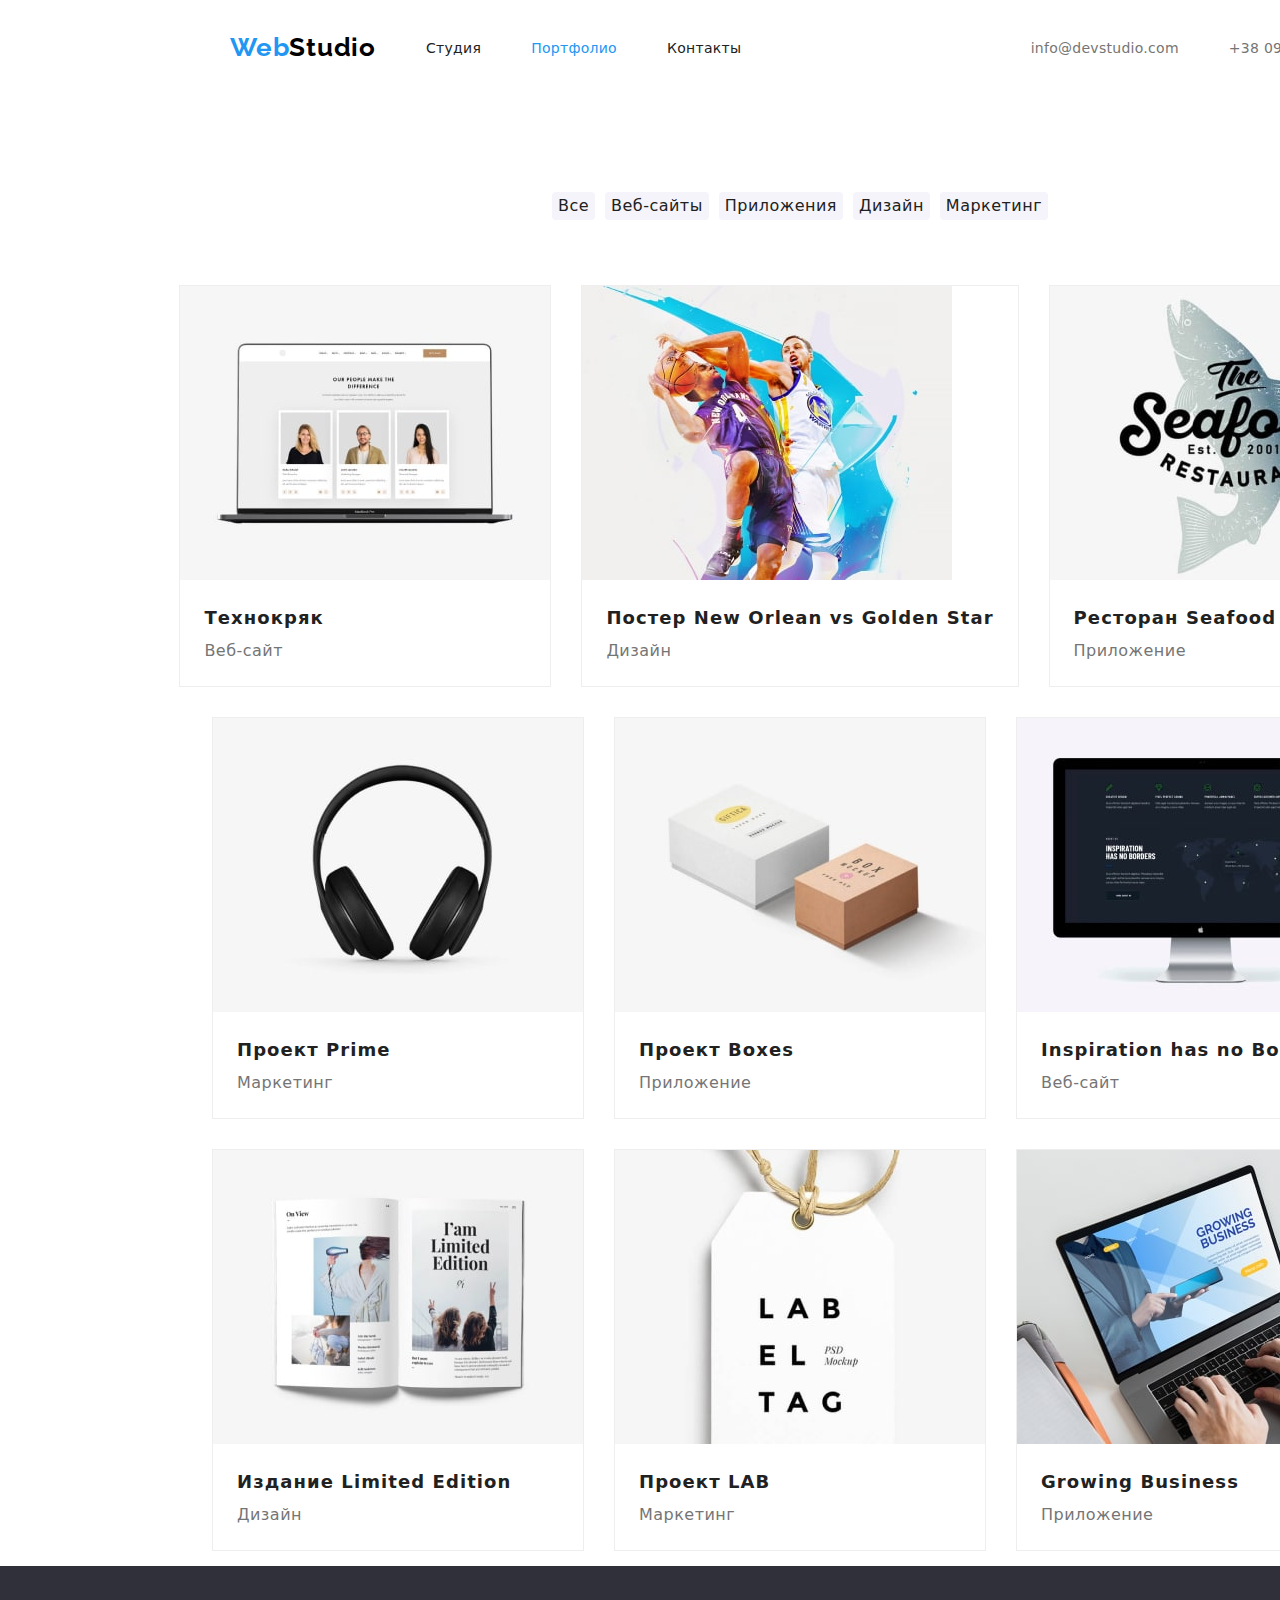
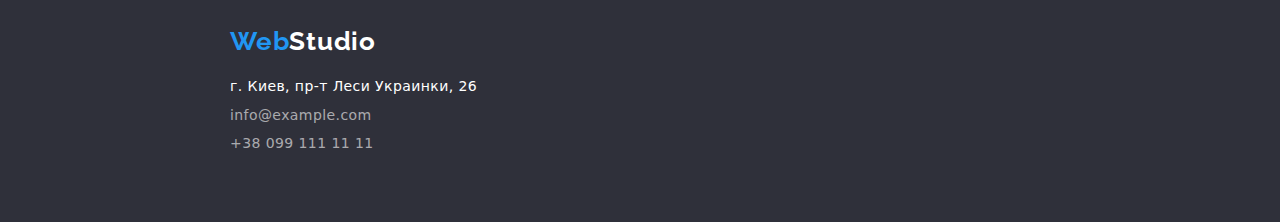
==== portfolio.html @ a4299066 "new version" ====
<!DOCTYPE html>
<html lang="ru">
  <head>
    <meta charset="UTF-8" />
    <meta http-equiv="X-UA-Compatible" content="IE=edge" />
    <meta name="viewport" content="width=device-width, initial-scale=1.0" />
    <link rel="preconnect" href="https://fonts.googleapis.com" />
    <link rel="preconnect" href="https://fonts.gstatic.com" crossorigin />
    <link
      href="https://fonts.googleapis.com/css2?family=Montserrat:wght@400;700&family=Raleway:wght@700&family=Roboto:wght@400;500;700;900&display=swap"
      rel="stylesheet"
    />
    <link
      rel="stylesheet"
      href="https://cdnjs.cloudflare.com/ajax/libs/modern-normalize/1.0.0/modern-normalize.min.css"
    />
    <link rel="stylesheet" href="css/styles.css" />
    <link rel="stylesheet" href="modern-normalize.css" />
    <title>Portfolio</title>
  </head>
  <body>
    <header class="header">
      <div class="container">
        <nav class="header_nav">
          <ul class="header_list list header_flex">
            <li class="header_item">
              <a class="link logo header_logo_margin_left" href="">
                Web<span class="black">Studio</span>
              </a>
            </li>
            <li class="header_item">
              <a href="index.html" class="header_link link">Студия</a>
            </li>
            <li class="header_item">
              <a href="portfolio.html" class="link current">Портфолио</a>
            </li>
            <li class="header_item">
              <a href="#contacts" class="header_link link">Контакты</a>
            </li>
          </ul>

          <ul class="header_list list header_flex header_margin_auto">
            <li class="header_cont_li">
              <a
                href="mailto:info@devstudio.com"
                class="header_cont header_link link"
                >info@devstudio.com</a
              >
            </li>
            <li class="header_cont_li header_tel_margin_right">
              <a href="tel+380961111111" class="header_cont header_link link"
                >+38 096 111 11 11</a
              >
            </li>
          </ul>
        </nav>
      </div>
    </header>

    <main>
      <section class="keys">
        <div class="container">
          <ul class="list buttons_margin keys_mrg_bot">
            <li class="buttons_mrg">
              <button type="button" class="buttons">Все</button>
            </li>
            <li class="buttons_mrg">
              <button type="button" class="buttons">Веб-сайты</button>
            </li>
            <li class="buttons_mrg">
              <button type="button" class="buttons">Приложения</button>
            </li>
            <li class="buttons_mrg">
              <button type="button" class="buttons">Дизайн</button>
            </li>
            <li class="buttons_mrg">
              <button type="button" class="buttons">Маркетинг</button>
            </li>
          </ul>

          <ul class="cards list">
            <li class="portfolio_projects">
              <img src="./images/img-min.jpg" alt="" width="370" height="294" />
              <div class="text_under_photo_in_portfolio">
                <h3 class="project_title">Технокряк</h3>
                <p class="project_text">Веб-сайт</p>
              </div>
            </li>
            <li class="portfolio_projects">
              <img
                src="./images/img1-min.jpg"
                alt=""
                width="370"
                height="294"
              />
              <div class="text_under_photo_in_portfolio">
                <h3 class="project_title">Постер New Orlean vs Golden Star</h3>
                <p class="project_text">Дизайн</p>
              </div>
            </li>
            <li class="portfolio_projects">
              <img
                src="./images/img2-min.jpg"
                alt=""
                width="370"
                height="294"
              />
              <div class="text_under_photo_in_portfolio">
                <h3 class="project_title">Ресторан Seafood</h3>
                <p class="project_text">Приложение</p>
              </div>
            </li>
            <li class="portfolio_projects">
              <img
                src="./images/img3-min.jpg"
                alt=""
                width="370"
                height="294"
              />
              <div class="text_under_photo_in_portfolio">
                <h3 class="project_title">Проект Prime</h3>
                <p class="project_text">Маркетинг</p>
              </div>
            </li>
            <li class="portfolio_projects">
              <img
                src="./images/img4-min.jpg"
                alt=""
                width="370"
                height="294"
              />
              <div class="text_under_photo_in_portfolio">
                <h3 class="project_title">Проект Boxes</h3>
                <p class="project_text">Приложение</p>
              </div>
            </li>
            <li class="portfolio_projects">
              <img
                src="./images/img5-min.jpg"
                alt=""
                width="370"
                height="294"
              />
              <div class="text_under_photo_in_portfolio">
                <h3 class="project_title">Inspiration has no Borders</h3>
                <p class="project_text">Веб-сайт</p>
              </div>
            </li>
            <li class="portfolio_projects">
              <img
                src="./images/img6-min.jpg"
                alt=""
                width="370"
                height="294"
              />
              <div class="text_under_photo_in_portfolio">
                <h3 class="project_title">Издание Limited Edition</h3>
                <p class="project_text">Дизайн</p>
              </div>
            </li>
            <li class="portfolio_projects">
              <img
                src="./images/img7-min.jpg"
                alt=""
                width="370"
                height="294"
              />
              <div class="text_under_photo_in_portfolio">
                <h3 class="project_title">Проект LAB</h3>
                <p class="project_text">Маркетинг</p>
              </div>
            </li>
            <li class="portfolio_projects">
              <img
                src="./images/img8-min.jpg"
                alt=""
                width="370"
                height="294"
              />
              <div class="text_under_photo_in_portfolio">
                <h3 class="project_title">Growing Business</h3>
                <p class="project_text">Приложение</p>
              </div>
            </li>
          </ul>
        </div>
      </section>
    </main>

    <footer id="contacts" class="contacts">
      <address class="contacts_adress">
        <div class="container">
          <ul class="contacts_list list footer_ul_padding_top">
            <li class="footer_logo">
              <a href="" class="link logo">
                <span> Web<span class="white">Studio</span> </span>
              </a>
            </li>
            <li class="contacts_item">
              <a class="white link contacts_link" href=""
                >г. Киев, пр-т Леси Украинки, 26</a
              >
            </li>
            <li class="contacts_item">
              <a class="link contacts_link grey" href="mailto:info@example.com"
                >info@example.com</a
              >
            </li>
            <li class="contacts_item">
              <a class="link contacts_link grey" href="tel+380991111111"
                >+38 099 111 11 11</a
              >
            </li>
          </ul>
        </div>
      </address>
    </footer>
  </body>
</html>
---- css/styles.css ----
:root {
  --main-title-color: #ffffff;
  --main-font: 'Roboto', sans-serif;
  --accent-color: #2196f3;
  --btn-text-color: #ffffff;
  --title-color: #212121;
  --photo-color: #757575;
  --typical-margin: margin-bottom 10px;
  --typical-width: 70;
}

* {
  list-style: none;
  box-sizing: border-box;
}

body {
  font-family: var(--main-font);
}

p,
h1,
h2,
h3,
h4,
h5,
h6 {
  margin: 0;
}

ul {
  margin: 0;
  padding-left: 0;
}

button {
  cursor: pointer;
}

img {
  display: block;
}

.container {
  width: 1600px;
  padding-left: 15px;
  padding-right: 15px;
  margin: 0 auto;
  /* outline: 1px solid red; */
}

/* .flex_box {
  flex: auto;
} */

.current {
  display: block;
  font-weight: 500;
  font-size: 14px;
  line-height: 1.36;
  letter-spacing: 0.02em;
  padding: 7px 0px;
  color: var(--accent-color);
}

.comand_photo {
  font-weight: 400;
  font-size: 16px;
  line-height: 19px;

  /* identical to box height */
  text-align: center;
  letter-spacing: 0.03em;

  color: var(--photo-color);
}

.link {
  text-decoration: none;
}

.white {
  color: #ffffff;
}

.black {
  color: black;
}

.blue_color {
  color: blue;
}

.grey {
  color: rgba(255, 255, 255, 0.6);
}

.list {
  list-style: none;
}

.pre_title {
  font-weight: 700;
  font-size: 14px;
  line-height: 16px;
  letter-spacing: 0.03em;
  text-transform: uppercase;
  color: var(--title-color);
  margin: var(--typical-margin);
}

.after_title {
  display: block;
  font-size: 14px;
  line-height: 1.71;
  letter-spacing: 0.03em;
  color: #757575;
  width: var(--typical-width);
}

/* -------------------HEADER--------------- */

.header {
  background-color: #ffffff;
}

.header_nav {
  display: flex;
  align-items: center;
}

.header_flex {
  display: flex;
  /* margin-left: 95px; */
}

.header_item {
  padding-top: 32px;
  padding-bottom: 32px;
}

.header_margin_auto {
  margin-left: auto;
}

/* .header_cont_li {
  padding-top: 3px;
  padding-bottom: 32px;
} */

.header_link {
  display: block;
  font-weight: 500;
  font-size: 14px;
  line-height: 1.36;
  letter-spacing: 0.02em;

  padding: 7px 0px;

  color: var(--title-color);
}
.header_flex .header_cont_li + .header_cont_li {
  margin-left: 50px;
}

.header_tel_margin_right {
  margin-right: 215px;
}

.header_logo_margin_left {
  margin-left: 215px;
}

.header_cont {
  display: inline-block;
  padding-top: 32px;
  padding-bottom: 32px;
  color: var(--photo-color);
}

.header_link:hover,
.header_link:focus {
  color: var(--accent-color);
}

/* -------------------SOLUTION--------------- */

.test_style_for_effect {
  /* display: inline-block; */
  margin-left: auto;
  margin-right: auto;
  margin-bottom: 30px;
  font-weight: 900;
  font-size: 44px;
  line-height: 1.36;
  text-align: center;
  align-items: center;
  letter-spacing: 0.06em;
  text-transform: uppercase;
  /* padding: 200px 452px 280px 452px; */
  box-sizing: content-box;
  max-width: 696px;
}

/* .header_flex .header_item:last-child {
  margin-right: 0;
} */

.header_flex .header_item + .header_item {
  margin-left: 50px;
}

/* .solution {
  background: #2f303a;
} */

.solution_section {
  padding: 200px 0;
  /* display: block; */
  /* font-weight: 900;
  font-size: 44px;
  line-height: 1.36; */
  /* text-align: center; */
  /* letter-spacing: 0.06em;
  text-transform: uppercase; */

  /* margin-top: 0px;
  margin-bottom: 0px; */
  /* padding: 200px 452px 280px 452px; */
  /* 
  margin-left: 136.5px;

  text-align: center; */

  color: var(--main-title-color);
  background-color: #2f303a;
}

/* .btn_text {
  padding: 350px 700px 200px 700px;
} */

.button_solution {
  /* margin-bottom: 200px; */

  display: block;

  align-items: center;
  text-align: center;

  font-weight: 700;
  font-size: 16px;
  line-height: 1.88;
  letter-spacing: 0.06em;
  color: #ffffff;
  background: var(--accent-color);
  box-shadow: 0px 4px 4px rgba(0, 0, 0, 0.15);
  border-radius: 4px;
  width: 200px;
  height: 50px;

  margin: 0 auto;

  /* margin-top: -250px; */
  /* padding: 10px 32px; */

  cursor: pointer;
}

.solution_flex {
  display: flex;
  justify-content: center;
}

.solution_flex .skills_item + .skills_item {
  margin-left: 30px;
}

.skills_item {
  display: inline-block;
  margin: var(--typical-margin);
  max-width: 270px;
}

.solution_text {
  font-weight: 400;
  font-size: 14px;
  line-height: 1.71;
  letter-spacing: 0.03em;

  color: #757575;
  max-width: 270px;
}

.skills {
  margin-top: 95px;
  margin-bottom: 95px;
}

/* .button_text {
  font-weight: 700;
  font-size: 16px;
  line-height: 1.88;
  display: flex;
  align-items: center;
  text-align: center;
  letter-spacing: 0.06em;

  padding: 350px 700px 200px 700px;

  color: #ffffff;
} */

/* -------------------WORK--------------- */

.work_flex {
  display: flex;
  justify-content: center;
}

.work_margin_bot {
  margin-bottom: 95px;
}

.work_title {
  font-weight: 700;
  font-size: 36px;
  line-height: 42px;
  text-align: center;
  letter-spacing: 0.03em;

  margin-bottom: 50px;

  color: var(--title-color);
}

.work_item {
  margin-right: 30px;
}

/* -------------------COMAND--------------- */

.comand {
  background-color: #f5f4fa;
}

.comand_title {
  font-weight: 700;
  font-size: 36px;
  line-height: 42px;
  text-align: center;
  letter-spacing: 0.03em;
  margin-bottom: 50px;
  color: var(--title-color);
}

.comand_function {
  font-size: 16px;
  line-height: 19px;
  text-align: center;
  letter-spacing: 0.03em;

  /* padding: 320px 70px 30px 70px; */

  color: var(--photo-color);
}

.comand_name {
  font-weight: 500;
  font-size: 16px;
  line-height: 19px;

  /* identical to box height */
  text-align: center;
  letter-spacing: 0.03em;

  /* padding: 290px 60px 60px 60px; */
  /* margin-bottom: 10px; */

  color: var(--title-color);
}

.comand_item {
  margin-right: 30px;
  margin-bottom: 30px;
  box-shadow: 0px 1px 3px rgba(0, 0, 0, 0.12), 0px 1px 1px rgba(0, 0, 0, 0.14),
    0px 2px 1px rgba(0, 0, 0, 0.2);
  border-radius: 0px 0px 4px 4px;
}

.photo_content {
  padding: 30px 0px;
  text-align: center;
  background-color: #ffffff;
}

.comand_flex {
  display: flex;
  justify-content: center;
}

.command_margin_bot {
  padding-bottom: 94px;
}

.comand_title {
  padding-top: 95px;
}

/* -------------------CONTACTS--------------- */

.footer_ul_padding_top {
  padding: 60px 0;
  padding-left: 215px;
}

.contacts {
  background: #2f303a;
}

.contacts_adress {
  font-style: normal;
}

.logo {
  font-family: 'Raleway';
  font-weight: 700;
  font-size: 26px;
  line-height: 31px;
  letter-spacing: 0.03em;
  /* padding-top: 25px;
  padding-bottom: 25px; */
  color: var(--accent-color);
  text-decoration: none;
}

.contacts_link {
  font-size: 14px;
  line-height: 1.71px;
  letter-spacing: 0.03em;
}

.footer_logo {
  margin-bottom: 20px;
}

.contacts_item {
  margin-bottom: 10px;
}

.contacts_link:hover,
.contacts_link:focus {
  color: var(--accent-color);
}

/* -------------------BUTTONS--------------- */
.buttons {
  background: #f5f4fa;
  border-radius: 4px;
  border: 0px;
  font-weight: 500;
  font-size: 16px;
  line-height: 1.62;
  text-align: center;
  letter-spacing: 0.03em;
  color: var(--title-color);
  cursor: pointer;
}

.buttons:hover,
.buttons:focus {
  color: var(--btn-text-color);
  background-color: var(--accent-color);
}

.buttons_margin {
  display: flex;
  justify-content: center;
}

.buttons_margin .buttons_mrg + .buttons_mrg {
  margin-left: 10px;
}

.keys_mrg_bot {
  margin-top: 95px;
  margin-bottom: 50px;
}

.project_title {
  font-weight: 700;
  font-size: 18px;
  line-height: 2;
  letter-spacing: 0.06em;
  color: var(--title-color);
}

.project_text {
  font-weight: 400;
  font-size: 16px;
  line-height: 1.88;
  letter-spacing: 0.03em;
  color: var(--photo-color);
}

.portfolio_projects {
  margin: 15px;
  background: #ffffff;
  border: 1px solid #eeeeee;
  /* display: block-inline;
  flex-basis: calc ((100% - 60px) / 3); */
}

.text_under_photo_in_portfolio {
  margin: 20px 24px;
}

.cards {
  display: flex;
  flex-wrap: wrap;
  justify-content: center;
}
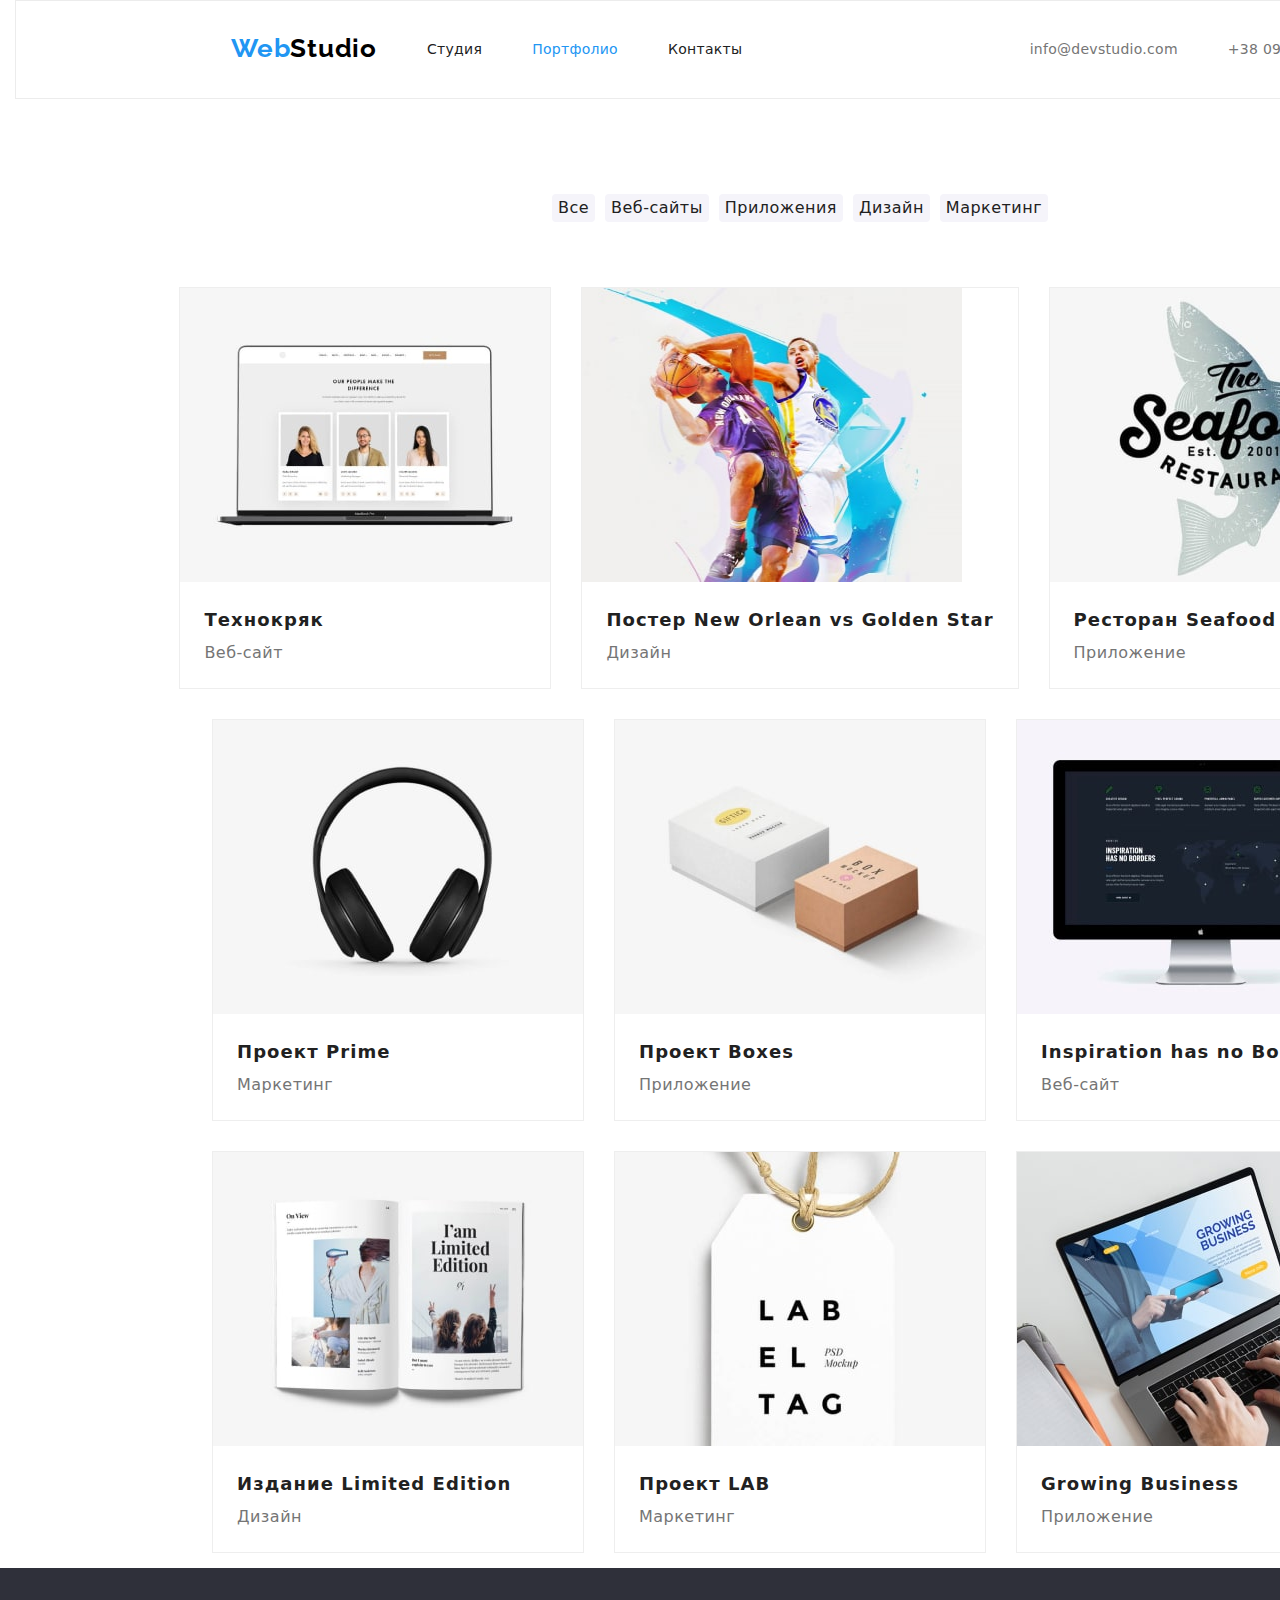
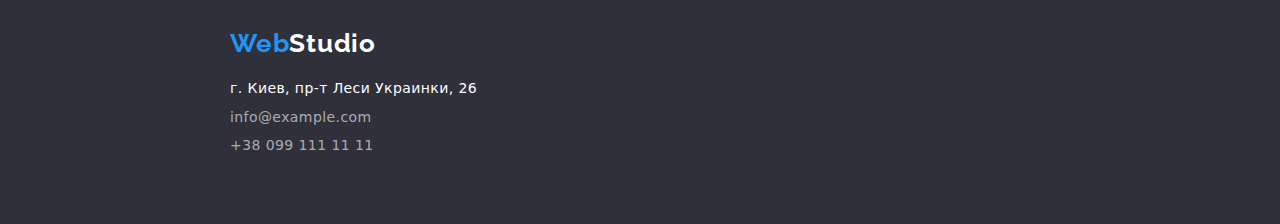
==== commit 90076e18: "small fix" ====
--- a/portfolio.html
+++ b/portfolio.html
@@ -90,7 +90,7 @@
               <img
                 src="./images/img1-min.jpg"
                 alt=""
-                width="370"
+                width="380"
                 height="294"
               />
               <div class="text_under_photo_in_portfolio">
--- a/css/styles.css
+++ b/css/styles.css
@@ -127,6 +127,7 @@
 .header_nav {
   display: flex;
   align-items: center;
+  border: 1px solid #ececec;
 }
 
 .header_flex {
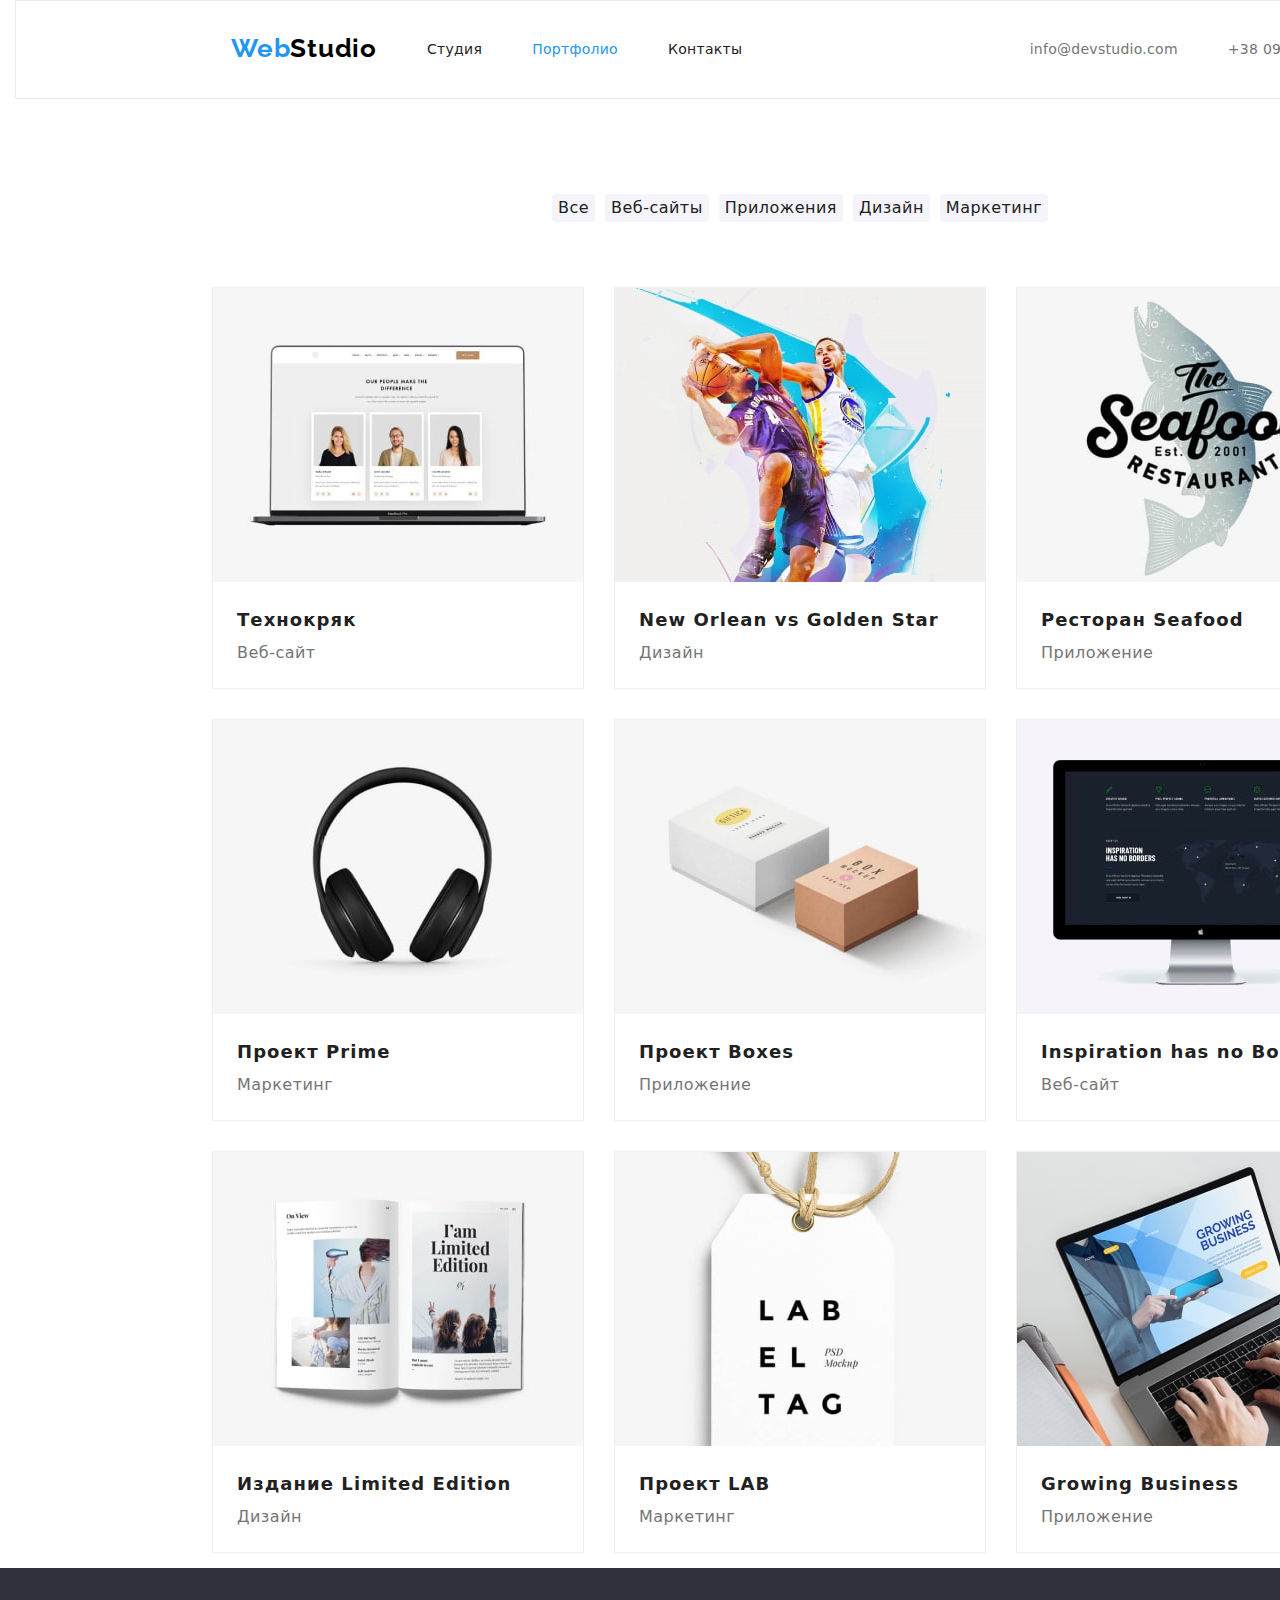
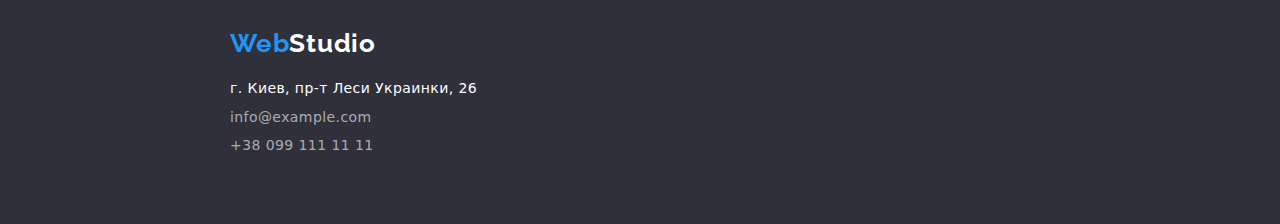
==== commit af2be67c: "new fix" ====
--- a/portfolio.html
+++ b/portfolio.html
@@ -90,11 +90,11 @@
               <img
                 src="./images/img1-min.jpg"
                 alt=""
-                width="380"
-                height="294"
-              />
-              <div class="text_under_photo_in_portfolio">
-                <h3 class="project_title">Постер New Orlean vs Golden Star</h3>
+                width="370"
+                height="294"
+              />
+              <div class="text_under_photo_in_portfolio">
+                <h3 class="project_title">New Orlean vs Golden Star</h3>
                 <p class="project_text">Дизайн</p>
               </div>
             </li>
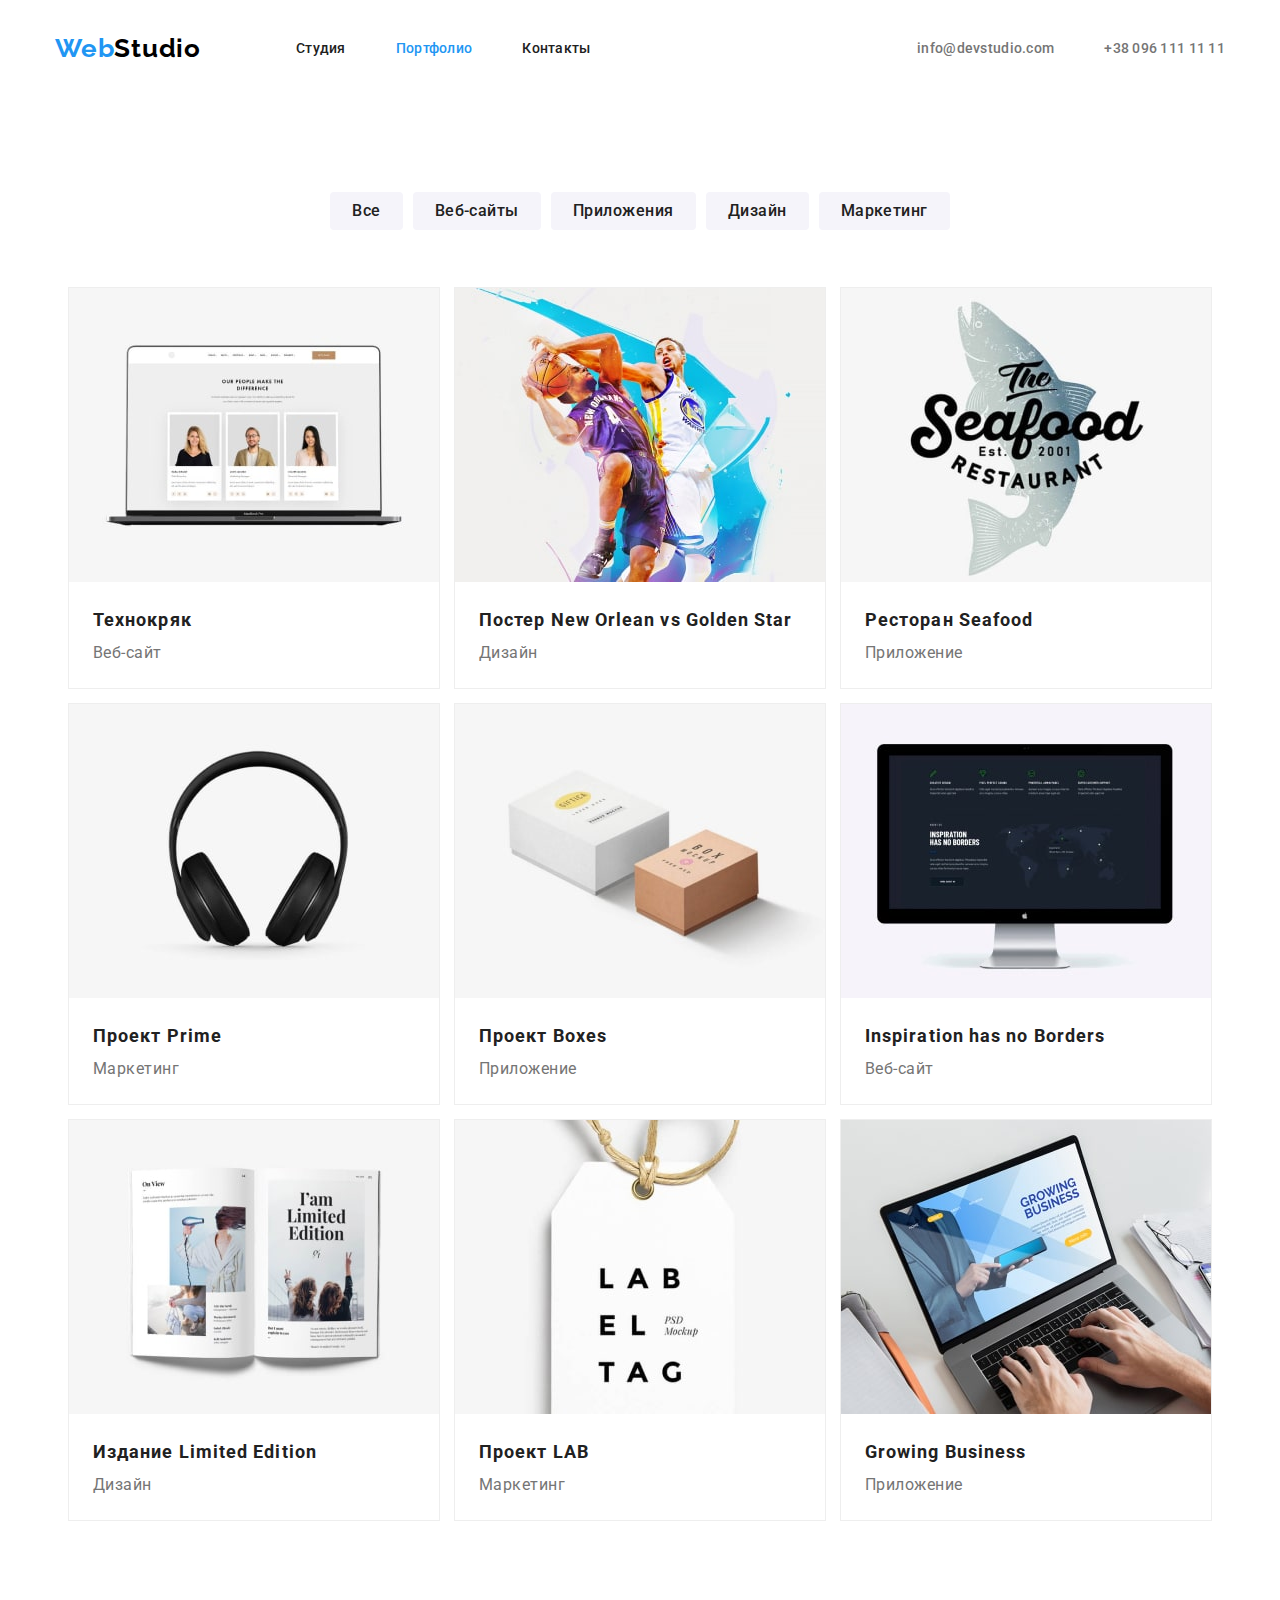
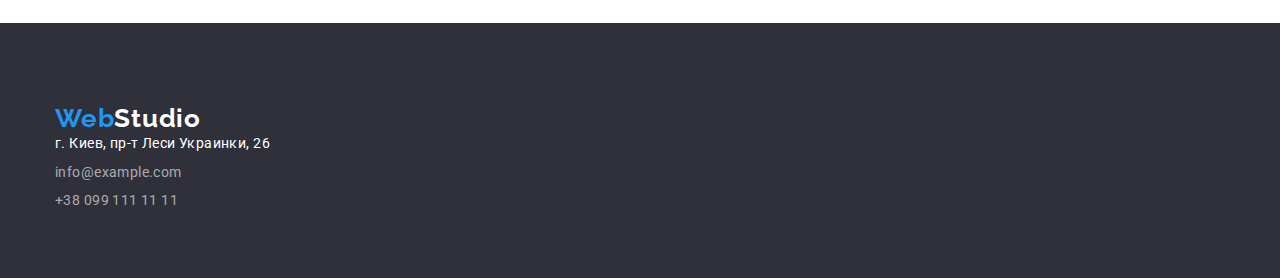
==== commit 84265b54: "final(i hope) version" ====
--- a/portfolio.html
+++ b/portfolio.html
@@ -14,20 +14,21 @@
       rel="stylesheet"
       href="https://cdnjs.cloudflare.com/ajax/libs/modern-normalize/1.0.0/modern-normalize.min.css"
     />
+    <link rel="stylesheet" href="modern-normalize.css" />
     <link rel="stylesheet" href="css/styles.css" />
-    <link rel="stylesheet" href="modern-normalize.css" />
+
     <title>Portfolio</title>
   </head>
   <body>
     <header class="header">
       <div class="container">
         <nav class="header_nav">
+          <a class="link logo header_logo_margin_left" href="">
+            Web<span class="black">Studio</span>
+          </a>
           <ul class="header_list list header_flex">
-            <li class="header_item">
-              <a class="link logo header_logo_margin_left" href="">
-                Web<span class="black">Studio</span>
-              </a>
-            </li>
+            <!-- <li class="header_item">
+            </li> -->
             <li class="header_item">
               <a href="index.html" class="header_link link">Студия</a>
             </li>
@@ -94,7 +95,7 @@
                 height="294"
               />
               <div class="text_under_photo_in_portfolio">
-                <h3 class="project_title">New Orlean vs Golden Star</h3>
+                <h3 class="project_title">Постер New Orlean vs Golden Star</h3>
                 <p class="project_text">Дизайн</p>
               </div>
             </li>
--- a/css/styles.css
+++ b/css/styles.css
@@ -42,7 +42,7 @@
 }
 
 .container {
-  width: 1600px;
+  width: 1200px;
   padding-left: 15px;
   padding-right: 15px;
   margin: 0 auto;
@@ -106,7 +106,8 @@
   letter-spacing: 0.03em;
   text-transform: uppercase;
   color: var(--title-color);
-  margin: var(--typical-margin);
+  /* margin: var(--typical-margin); */
+  margin-bottom: 10px;
 }
 
 .after_title {
@@ -127,7 +128,7 @@
 .header_nav {
   display: flex;
   align-items: center;
-  border: 1px solid #ececec;
+  /* border: 1px solid #ececec; */
 }
 
 .header_flex {
@@ -164,13 +165,13 @@
   margin-left: 50px;
 }
 
-.header_tel_margin_right {
+/* .header_tel_margin_right {
   margin-right: 215px;
-}
-
-.header_logo_margin_left {
+} */
+
+/* .header_logo_margin_left {
   margin-left: 215px;
-}
+} */
 
 .header_cont {
   display: inline-block;
@@ -274,7 +275,7 @@
 }
 
 .solution_flex .skills_item + .skills_item {
-  margin-left: 30px;
+  padding-left: 30px;
 }
 
 .skills_item {
@@ -360,9 +361,6 @@
   line-height: 19px;
   text-align: center;
   letter-spacing: 0.03em;
-
-  /* padding: 320px 70px 30px 70px; */
-
   color: var(--photo-color);
 }
 
@@ -370,19 +368,15 @@
   font-weight: 500;
   font-size: 16px;
   line-height: 19px;
-
-  /* identical to box height */
-  text-align: center;
-  letter-spacing: 0.03em;
-
-  /* padding: 290px 60px 60px 60px; */
-  /* margin-bottom: 10px; */
-
+  text-align: center;
+  letter-spacing: 0.03em;
+
+  margin-bottom: 10px;
   color: var(--title-color);
 }
 
 .comand_item {
-  margin-right: 30px;
+  margin-right: 15px;
   margin-bottom: 30px;
   box-shadow: 0px 1px 3px rgba(0, 0, 0, 0.12), 0px 1px 1px rgba(0, 0, 0, 0.14),
     0px 2px 1px rgba(0, 0, 0, 0.2);
@@ -396,11 +390,16 @@
 }
 
 .comand_flex {
+  margin-left: 15px;
   display: flex;
   justify-content: center;
 }
 
-.command_margin_bot {
+.comand_flex .comand_item + .comand_item {
+  margin-left: 15px;
+}
+
+.command_padding_bot {
   padding-bottom: 94px;
 }
 
@@ -410,12 +409,8 @@
 
 /* -------------------CONTACTS--------------- */
 
-.footer_ul_padding_top {
-  padding: 60px 0;
-  padding-left: 215px;
-}
-
 .contacts {
+  height: 255px;
   background: #2f303a;
 }
 
@@ -431,6 +426,9 @@
   letter-spacing: 0.03em;
   /* padding-top: 25px;
   padding-bottom: 25px; */
+
+  margin-right: 95px;
+
   color: var(--accent-color);
   text-decoration: none;
 }
@@ -442,7 +440,13 @@
 }
 
 .footer_logo {
-  margin-bottom: 20px;
+  display: block;
+  padding-top: 60px;
+}
+
+.footer_ul_padding_top {
+  padding: 20px 0;
+  /* padding-left: 215px; */
 }
 
 .contacts_item {
@@ -465,6 +469,8 @@
   text-align: center;
   letter-spacing: 0.03em;
   color: var(--title-color);
+
+  padding: 6px 22px;
   cursor: pointer;
 }
 
@@ -505,7 +511,7 @@
 }
 
 .portfolio_projects {
-  margin: 15px;
+  margin: 7px;
   background: #ffffff;
   border: 1px solid #eeeeee;
   /* display: block-inline;
@@ -513,11 +519,12 @@
 }
 
 .text_under_photo_in_portfolio {
-  margin: 20px 24px;
+  padding: 20px 24px;
 }
 
 .cards {
   display: flex;
   flex-wrap: wrap;
   justify-content: center;
-}
+  padding-bottom: 95px;
+}
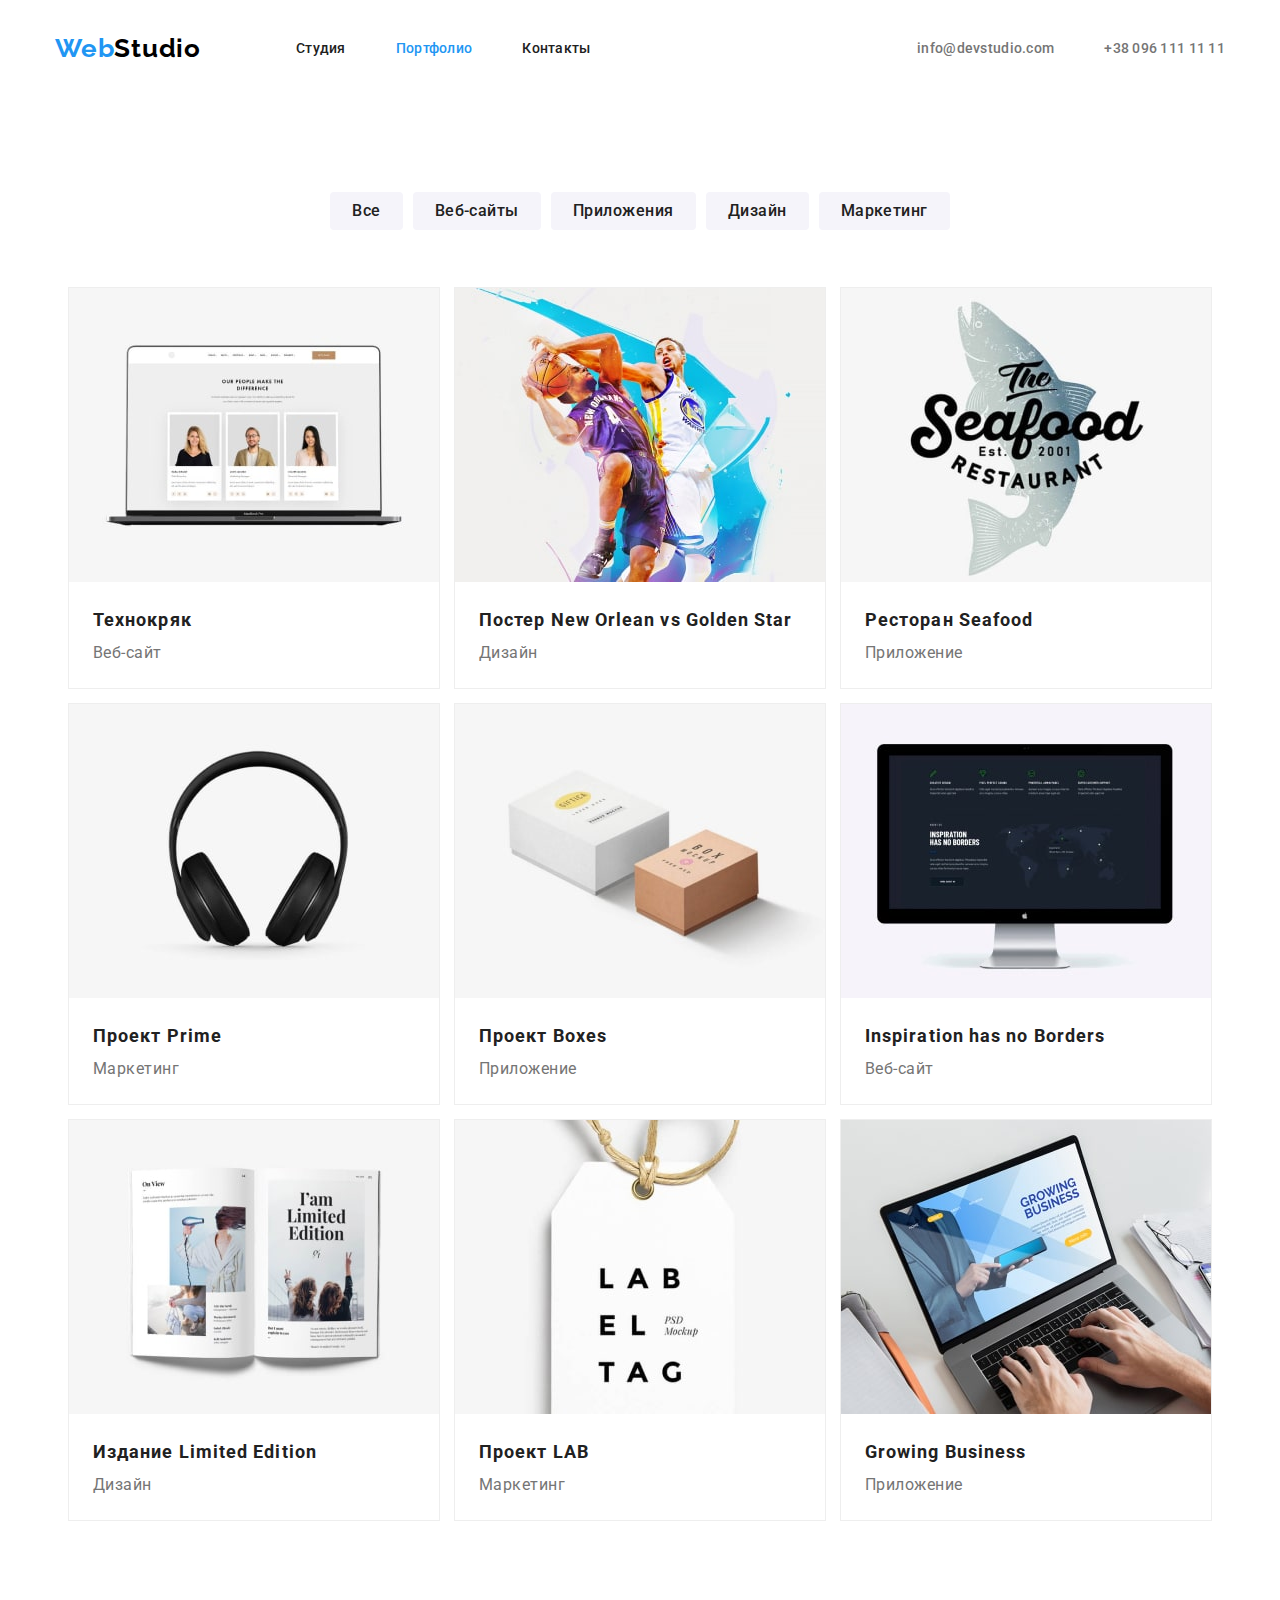
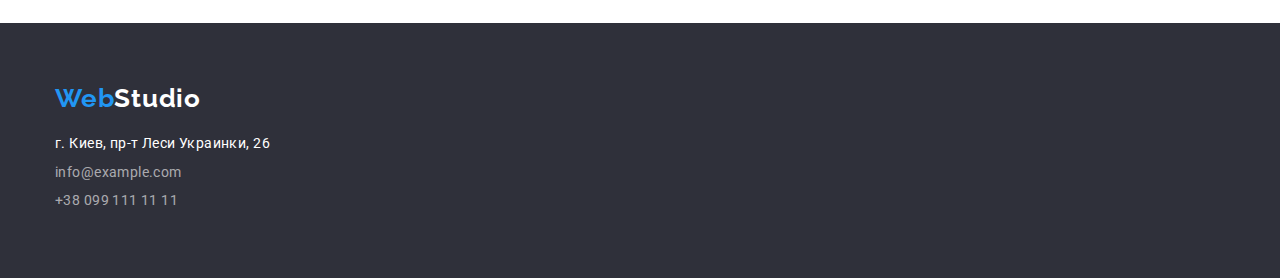
==== commit 1a0782ee: "all hopes turns to dust" ====
--- a/portfolio.html
+++ b/portfolio.html
@@ -191,12 +191,15 @@
     <footer id="contacts" class="contacts">
       <address class="contacts_adress">
         <div class="container">
+          <a href="" class="link logo footer_logo">
+            <span> Web<span class="white">Studio</span> </span>
+          </a>
           <ul class="contacts_list list footer_ul_padding_top">
-            <li class="footer_logo">
+            <!-- <li class="footer_logo">
               <a href="" class="link logo">
                 <span> Web<span class="white">Studio</span> </span>
               </a>
-            </li>
+            </li> -->
             <li class="contacts_item">
               <a class="white link contacts_link" href=""
                 >г. Киев, пр-т Леси Украинки, 26</a
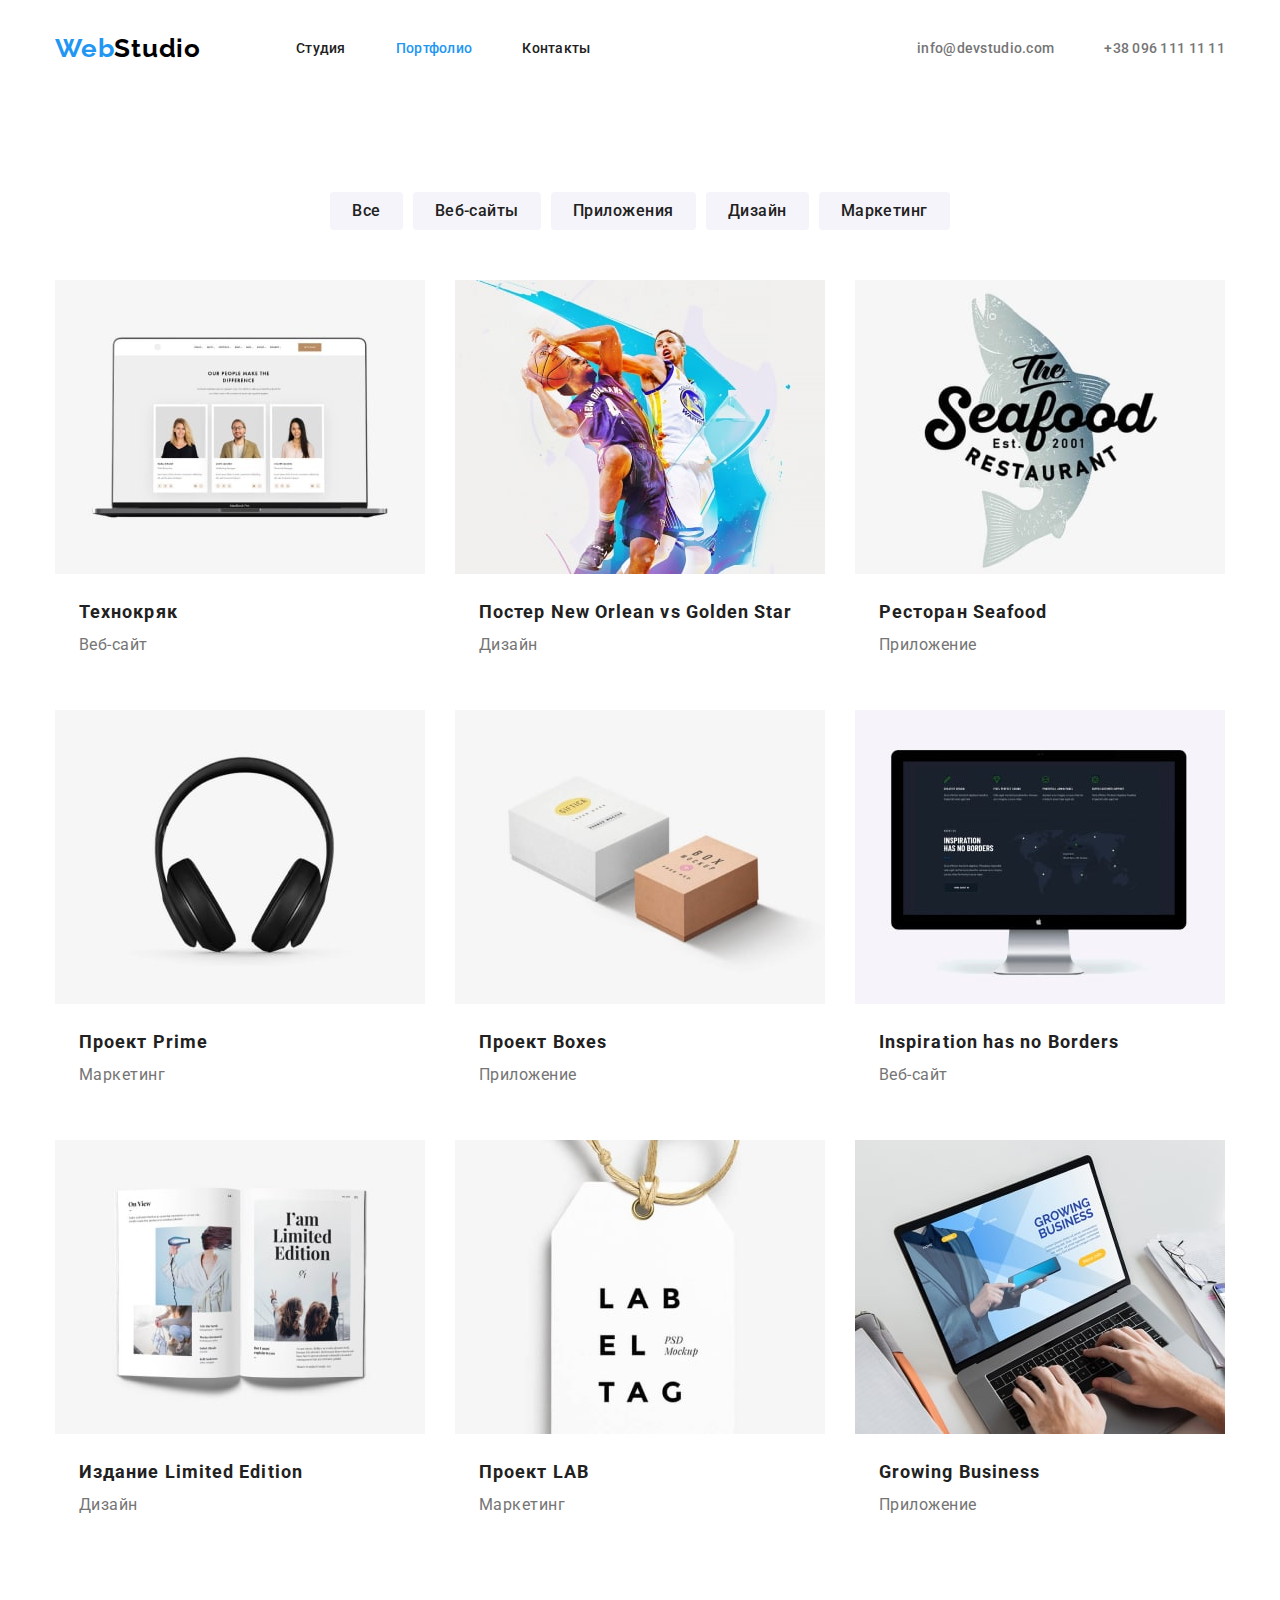
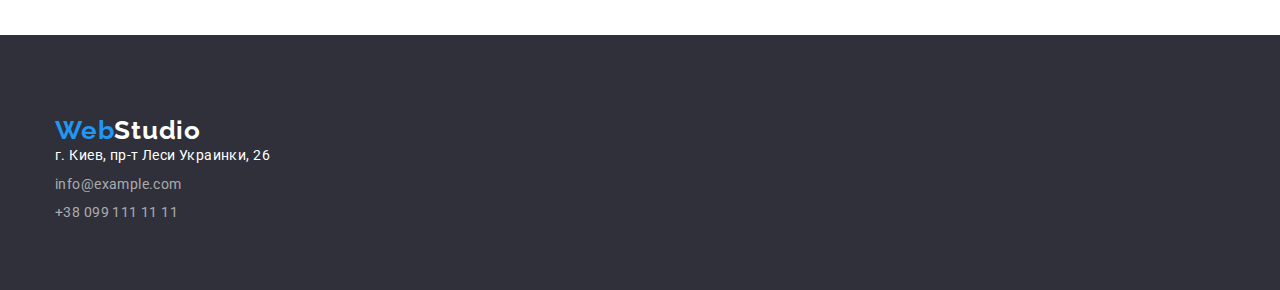
==== commit 76356468: "new fix" ====
--- a/portfolio.html
+++ b/portfolio.html
@@ -188,13 +188,13 @@
       </section>
     </main>
 
-    <footer id="contacts" class="contacts">
+    <footer id="contacts" class="contacts footer_padding">
       <address class="contacts_adress">
         <div class="container">
           <a href="" class="link logo footer_logo">
             <span> Web<span class="white">Studio</span> </span>
           </a>
-          <ul class="contacts_list list footer_ul_padding_top">
+          <ul class="contacts_list list">
             <!-- <li class="footer_logo">
               <a href="" class="link logo">
                 <span> Web<span class="white">Studio</span> </span>
--- a/css/styles.css
+++ b/css/styles.css
@@ -100,6 +100,7 @@
 }
 
 .pre_title {
+  display: block;
   font-weight: 700;
   font-size: 14px;
   line-height: 16px;
@@ -111,12 +112,13 @@
 }
 
 .after_title {
-  display: block;
+  /* display: block; */
   font-size: 14px;
   line-height: 1.71;
   letter-spacing: 0.03em;
   color: #757575;
   width: var(--typical-width);
+  max-height: 75px;
 }
 
 /* -------------------HEADER--------------- */
@@ -275,23 +277,27 @@
 }
 
 .solution_flex .skills_item + .skills_item {
-  padding-left: 30px;
+  margin-left: 20px;
 }
 
 .skills_item {
   display: inline-block;
   margin: var(--typical-margin);
   max-width: 270px;
+  /* max-height: 75px; */
+  /* padding-right: 30px; */
 }
 
 .solution_text {
+  display: block;
   font-weight: 400;
   font-size: 14px;
   line-height: 1.71;
   letter-spacing: 0.03em;
 
   color: #757575;
-  max-width: 270px;
+  /* max-width: 270px; */
+  /* max-height: 75px; */
 }
 
 .skills {
@@ -337,7 +343,7 @@
 }
 
 .work_item {
-  margin-right: 30px;
+  padding-right: 30px;
 }
 
 /* -------------------COMAND--------------- */
@@ -377,7 +383,7 @@
 
 .comand_item {
   margin-right: 15px;
-  margin-bottom: 30px;
+  /* margin-bottom: 30px; */
   box-shadow: 0px 1px 3px rgba(0, 0, 0, 0.12), 0px 1px 1px rgba(0, 0, 0, 0.14),
     0px 2px 1px rgba(0, 0, 0, 0.2);
   border-radius: 0px 0px 4px 4px;
@@ -400,11 +406,11 @@
 }
 
 .command_padding_bot {
-  padding-bottom: 94px;
+  padding: 94px 0;
 }
 
 .comand_title {
-  padding-top: 95px;
+  /* padding-top: 95px; */
 }
 
 /* -------------------CONTACTS--------------- */
@@ -444,9 +450,13 @@
   padding-top: 60px;
 }
 
-.footer_ul_padding_top {
+/* .footer_ul_padding_top {
   padding: 20px 0;
-  /* padding-left: 215px; */
+  padding-left: 215px;
+} */
+
+.footer_padding {
+  padding: 20px 0;
 }
 
 .contacts_item {
@@ -511,9 +521,10 @@
 }
 
 .portfolio_projects {
-  margin: 7px;
+  width: 370px;
+  margin: 15px;
   background: #ffffff;
-  border: 1px solid #eeeeee;
+  /* border: 1px solid #eeeeee; */
   /* display: block-inline;
   flex-basis: calc ((100% - 60px) / 3); */
 }
@@ -525,6 +536,7 @@
 .cards {
   display: flex;
   flex-wrap: wrap;
-  justify-content: center;
+  /* justify-content: center; */
   padding-bottom: 95px;
-}
+  margin: -15px;
+}
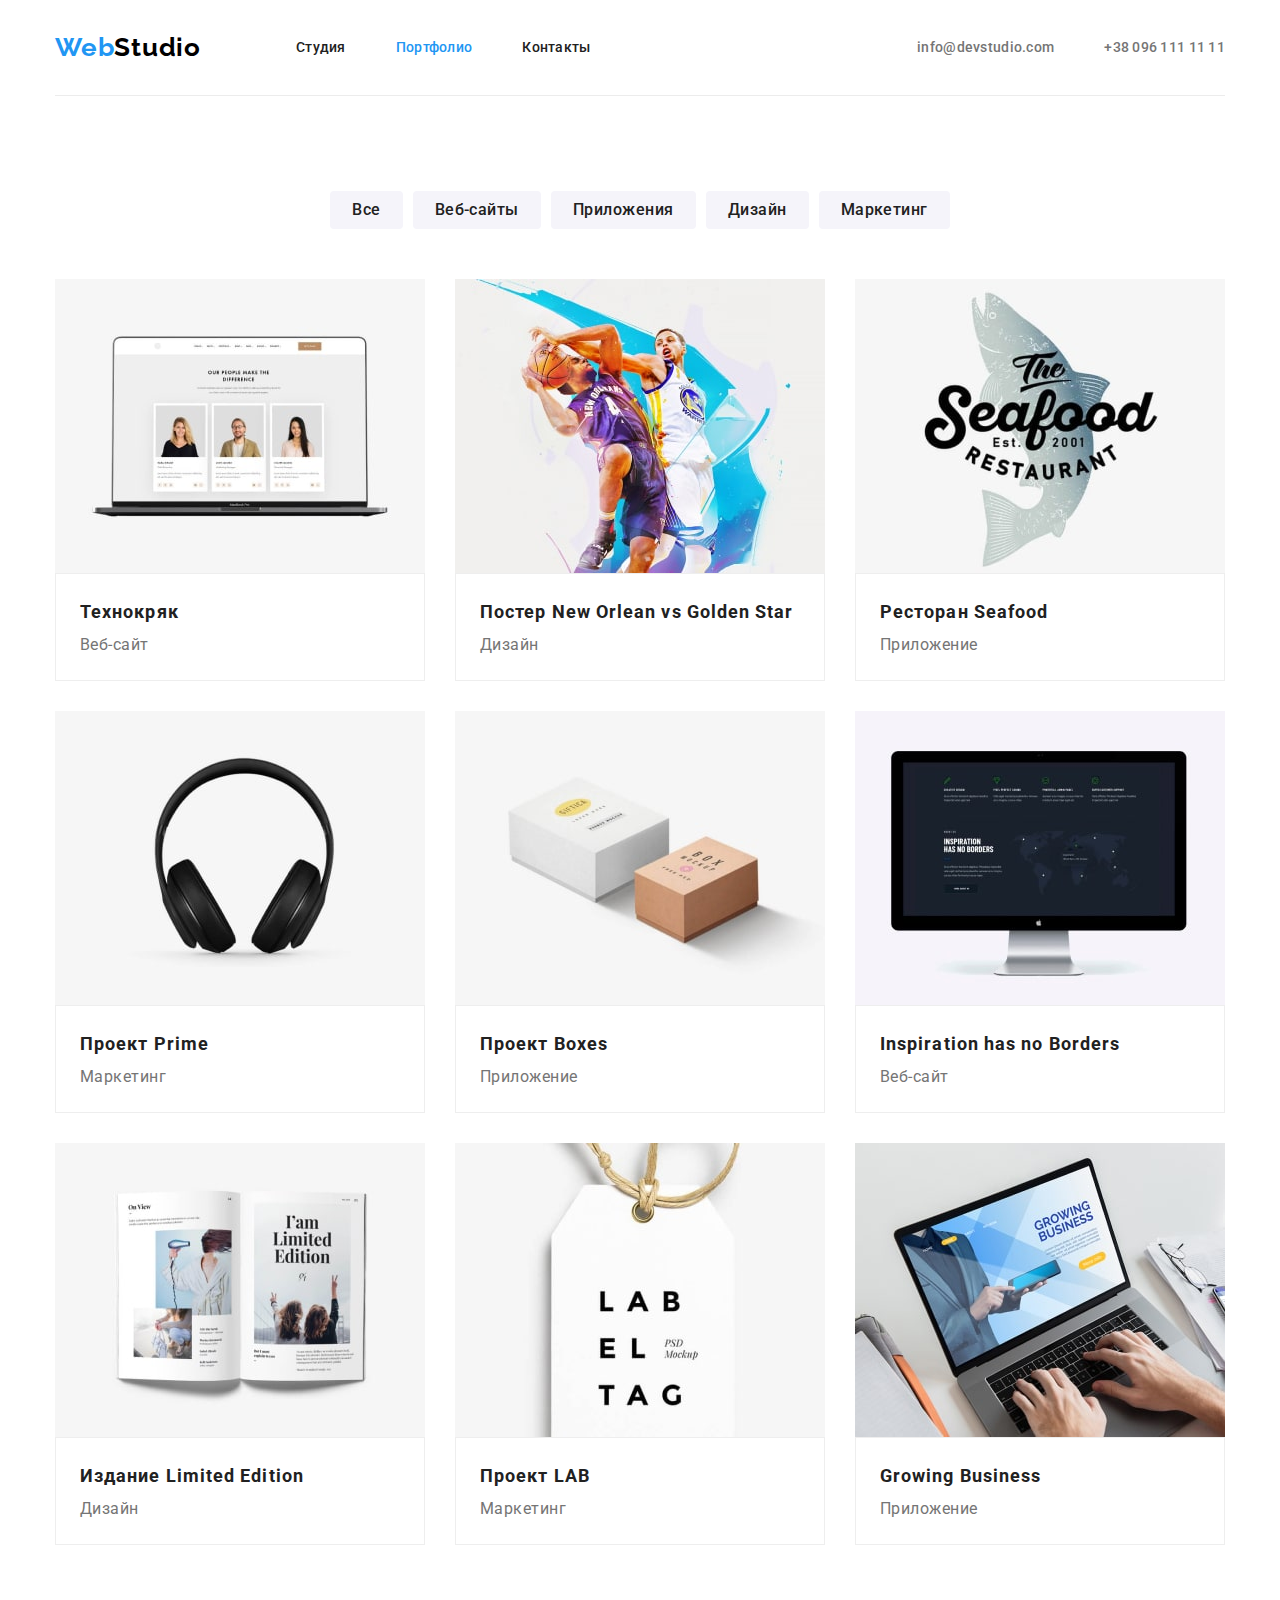
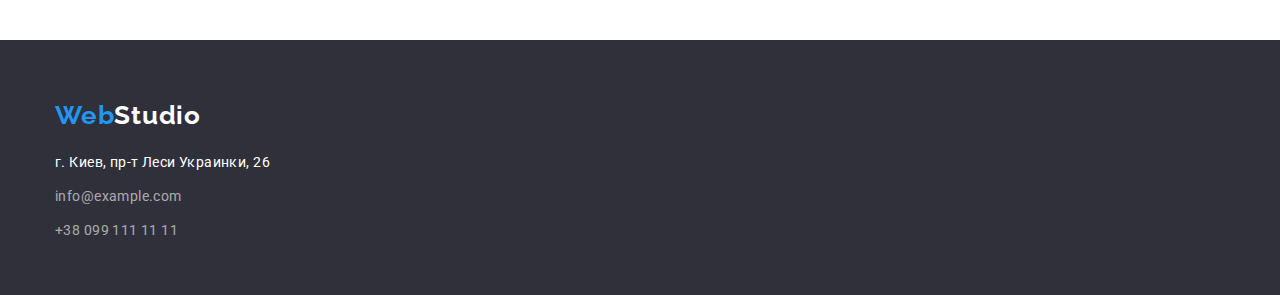
==== commit ef6f9d82: "new fix" ====
--- a/portfolio.html
+++ b/portfolio.html
@@ -22,7 +22,7 @@
   <body>
     <header class="header">
       <div class="container">
-        <nav class="header_nav">
+        <nav class="header_nav border">
           <a class="link logo header_logo_margin_left" href="">
             Web<span class="black">Studio</span>
           </a>
--- a/css/styles.css
+++ b/css/styles.css
@@ -7,6 +7,7 @@
   --photo-color: #757575;
   --typical-margin: margin-bottom 10px;
   --typical-width: 70;
+  --header-border: border: 1px solid #ECECEC;
 }
 
 * {
@@ -49,6 +50,10 @@
   /* outline: 1px solid red; */
 }
 
+.border{
+    border-width: 1600px;
+}
+
 /* .flex_box {
   flex: auto;
 } */
@@ -59,7 +64,7 @@
   font-size: 14px;
   line-height: 1.36;
   letter-spacing: 0.02em;
-  padding: 7px 0px;
+  /* padding: 7px 0px; */
   color: var(--accent-color);
 }
 
@@ -130,17 +135,20 @@
 .header_nav {
   display: flex;
   align-items: center;
-  /* border: 1px solid #ececec; */
-}
-
-.header_flex {
-  display: flex;
-  /* margin-left: 95px; */
-}
-
-.header_item {
   padding-top: 32px;
   padding-bottom: 32px;
+  /* border: var(--header-border); */
+  border-bottom: 1px solid #ececec;
+}
+
+.header_flex {
+  display: flex;
+  /* margin-left: 95px; */
+}
+
+.header_item {
+  /* padding-top: 32px;
+  padding-bottom: 32px; */
 }
 
 .header_margin_auto {
@@ -159,10 +167,11 @@
   line-height: 1.36;
   letter-spacing: 0.02em;
 
-  padding: 7px 0px;
-
-  color: var(--title-color);
-}
+  /* padding: 7px 0px; */
+
+  color: var(--title-color);
+}
+
 .header_flex .header_cont_li + .header_cont_li {
   margin-left: 50px;
 }
@@ -177,8 +186,8 @@
 
 .header_cont {
   display: inline-block;
-  padding-top: 32px;
-  padding-bottom: 32px;
+  /* padding-top: 32px;
+  padding-bottom: 32px; */
   color: var(--photo-color);
 }
 
@@ -273,11 +282,11 @@
 
 .solution_flex {
   display: flex;
-  justify-content: center;
+  /* justify-content: center; */
 }
 
 .solution_flex .skills_item + .skills_item {
-  margin-left: 20px;
+  margin-left: 30px;
 }
 
 .skills_item {
@@ -323,11 +332,11 @@
 
 .work_flex {
   display: flex;
-  justify-content: center;
+  /* justify-content: center; */
 }
 
 .work_margin_bot {
-  margin-bottom: 95px;
+  padding-bottom: 95px;
 }
 
 .work_title {
@@ -345,6 +354,10 @@
 .work_item {
   padding-right: 30px;
 }
+
+/* .work_list .work_item + .work_item {
+  padding-left: 30px;
+} */
 
 /* -------------------COMAND--------------- */
 
@@ -422,6 +435,8 @@
 
 .contacts_adress {
   font-style: normal;
+  /* margin: 0;
+  padding: 0; */
 }
 
 .logo {
@@ -441,13 +456,14 @@
 
 .contacts_link {
   font-size: 14px;
-  line-height: 1.71px;
+  line-height: 1.71;
   letter-spacing: 0.03em;
 }
 
 .footer_logo {
   display: block;
-  padding-top: 60px;
+  margin-bottom: 20px;
+  /* padding-top: 60px; */
 }
 
 /* .footer_ul_padding_top {
@@ -456,11 +472,15 @@
 } */
 
 .footer_padding {
-  padding: 20px 0;
-}
-
-.contacts_item {
+  padding: 60px 0;
+}
+
+/* .contacts_item {
   margin-bottom: 10px;
+} */
+
+.contacts_list .contacts_item + .contacts_item {
+  margin-top: 10px;
 }
 
 .contacts_link:hover,
@@ -499,8 +519,13 @@
   margin-left: 10px;
 }
 
+.keys{
+    padding-top: 95px;
+    padding-bottom: 95px;
+}
+
 .keys_mrg_bot {
-  margin-top: 95px;
+  /* margin-top: 95px; */
   margin-bottom: 50px;
 }
 
@@ -531,12 +556,13 @@
 
 .text_under_photo_in_portfolio {
   padding: 20px 24px;
+  border: 1px solid #eeeeee;
 }
 
 .cards {
   display: flex;
   flex-wrap: wrap;
   /* justify-content: center; */
-  padding-bottom: 95px;
+  /* padding-bottom: 95px; */
   margin: -15px;
 }
